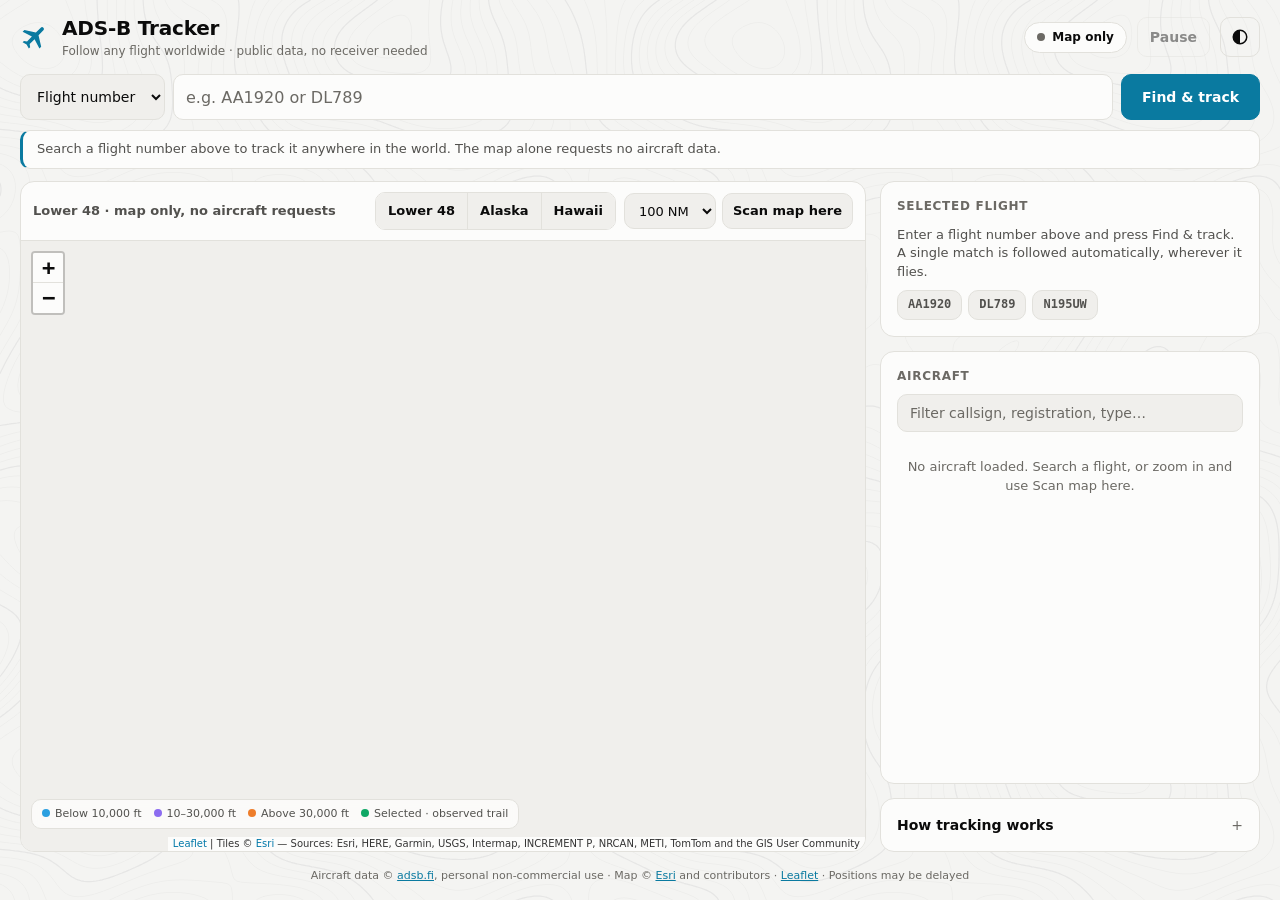
==== adsb_tracker/app/static/index.html @ 08c3087a "ADS-B Tracker 1.2.0: new app Find a flight by ticket number, callsign, registration or ICAO hex and " ====
<!doctype html>
<html lang="en">
<head>
  <meta charset="utf-8">
  <meta name="viewport" content="width=device-width, initial-scale=1">
  <title>ADS-B Tracker</title>
  <link rel="icon" href="favicon.svg" type="image/svg+xml">
  <link rel="stylesheet" href="lib/leaflet/leaflet.css">
  <link rel="stylesheet" href="style.css">
</head>
<body>
  <div class="app-banner" id="offline" role="alert" hidden>Can’t reach the ADS-B Tracker app. It may be restarting; retrying…</div>

  <header class="topbar">
    <div class="brand">
      <svg viewBox="0 0 24 24" aria-hidden="true"><path fill="currentColor" d="M21 16v-2l-8-5V3.5a1.5 1.5 0 0 0-3 0V9l-8 5v2l8-2.5V19l-2 1.5V22l3.5-1 3.5 1v-1.5L13 19v-5.5z"/></svg>
      <div>
        <h1>ADS-B Tracker</h1>
        <p class="subtitle">Follow any flight worldwide · public data, no receiver needed</p>
      </div>
    </div>
    <span id="feed" class="badge" data-state="off" role="status">Map only</span>
    <button id="pause" type="button" class="ghost">Pause</button>
    <button id="theme" type="button" class="ghost icon" aria-label="Appearance: automatic" title="Appearance: automatic">
      <svg viewBox="0 0 24 24" aria-hidden="true"><path fill="currentColor" d="M12 2a10 10 0 1 0 0 20 10 10 0 0 0 0-20m0 18V4a8 8 0 0 1 0 16"/></svg>
    </button>
  </header>

  <form id="search" class="search" autocomplete="off">
    <label class="visually-hidden" for="kind">Search by</label>
    <select id="kind">
      <option value="flight">Flight number</option>
      <option value="callsign">Callsign</option>
      <option value="registration">Registration</option>
      <option value="hex">ICAO hex</option>
    </select>
    <label class="visually-hidden" for="query">Flight to find</label>
    <input id="query" type="search" placeholder="e.g. AA1920 or DL789" maxlength="12" spellcheck="false" autocapitalize="characters" enterkeyhint="search" required>
    <button type="submit" class="primary">Find &amp; track</button>
  </form>
  <div id="status" class="status" role="status" aria-live="polite"></div>

  <main class="workspace">
    <section class="mapcard" aria-label="Live air traffic map">
      <div class="maptools">
        <span id="region" class="region">Lower 48 · map only</span>
        <div class="seg" role="group" aria-label="Map view">
          <button type="button" data-preset="conus" aria-label="Lower 48"><span class="long">Lower 48</span><span class="short">US</span></button>
          <button type="button" data-preset="alaska" aria-label="Alaska"><span class="long">Alaska</span><span class="short">AK</span></button>
          <button type="button" data-preset="hawaii" aria-label="Hawaii"><span class="long">Hawaii</span><span class="short">HI</span></button>
        </div>
        <div class="scan">
          <label class="visually-hidden" for="radius">Scan radius</label>
          <select id="radius">
            <option value="25">25 NM</option>
            <option value="50">50 NM</option>
            <option value="100" selected>100 NM</option>
            <option value="250">250 NM</option>
          </select>
          <button id="scan" type="button"><span class="long">Scan map here</span><span class="short">Scan here</span></button>
        </div>
      </div>
      <div class="mapwrap">
        <div id="map" class="map" aria-label="Aircraft positions"></div>
        <button id="recenter" type="button" class="floating" hidden>
          <svg viewBox="0 0 24 24" aria-hidden="true"><path fill="currentColor" d="M12 8a4 4 0 1 0 0 8 4 4 0 0 0 0-8m8.94 3A9 9 0 0 0 13 3.06V1h-2v2.06A9 9 0 0 0 3.06 11H1v2h2.06A9 9 0 0 0 11 20.94V23h2v-2.06A9 9 0 0 0 20.94 13H23v-2zM12 19a7 7 0 1 1 0-14 7 7 0 0 1 0 14"/></svg>
          Follow flight
        </button>
        <div class="legend" aria-label="Legend">
          <span><i style="--c:var(--alt-low)"></i>Below 10,000 ft</span>
          <span><i style="--c:var(--alt-mid)"></i>10–30,000 ft</span>
          <span><i style="--c:var(--alt-high)"></i>Above 30,000 ft</span>
          <span><i style="--c:var(--tracked)"></i>Selected · observed trail</span>
        </div>
      </div>
    </section>

    <aside class="side">
      <section class="card flight" id="flight" aria-labelledby="flightTitle">
        <h2 id="flightTitle" class="card-label">Selected flight</h2>
        <div id="details"></div>
        <div class="toggles">
          <button id="follow" type="button" class="toggle" aria-pressed="false">Follow</button>
          <button id="isolate" type="button" class="toggle" aria-pressed="false">Isolate</button>
        </div>
        <div class="actions">
          <button id="track" type="button" class="primary" hidden>Track this flight</button>
          <button id="stop" type="button" class="danger" hidden>Stop tracking</button>
        </div>
      </section>

      <section class="card list" aria-labelledby="listTitle">
        <div class="card-head">
          <h2 id="listTitle" class="card-label">Aircraft</h2>
          <span id="counts" class="muted"></span>
        </div>
        <label class="visually-hidden" for="filter">Filter aircraft</label>
        <input id="filter" type="search" placeholder="Filter callsign, registration, type…" disabled>
        <div class="scroll">
          <table>
            <thead><tr><th scope="col">Flight</th><th scope="col">Type</th><th scope="col" class="num">Alt ft</th><th scope="col" class="num">Kt</th><th scope="col" class="num">Age</th></tr></thead>
            <tbody id="rows"></tbody>
          </table>
          <p id="empty" class="empty"></p>
        </div>
      </section>

      <details class="card help" id="help">
        <summary>How tracking works</summary>
        <ul>
          <li>Search by <b>flight number</b> (AA1920), <b>callsign</b> (AAL1920), <b>registration</b> (N195UW) or <b>ICAO hex</b> (A17C95). Ticket numbers for most US airlines are converted for you.</li>
          <li>One match is tracked automatically: shown alone and followed, anywhere in the world.</li>
          <li>Updates every 15 s zoomed in, or every 60 s zoomed out or while on the ground. The map by itself requests no aircraft data.</li>
          <li>Tracking ends by itself when the flight lands, when the aircraft starts a different flight, or after 2 hours with no signal. It’s saved in this browser for up to 12 hours.</li>
          <li>Only positions actually received are shown: no schedules, routes or arrival times. Coverage thins out over oceans and remote areas.</li>
          <li>Codeshare? Use the operating airline’s flight number. Regional flights often broadcast as SKW, RPA, ENY or EDV.</li>
        </ul>
      </details>
    </aside>
  </main>

  <footer>
    Aircraft data © <a href="https://adsb.fi" target="_blank" rel="noopener noreferrer">adsb.fi</a>, personal non-commercial use ·
    Map © <a href="https://www.esri.com/" target="_blank" rel="noopener noreferrer">Esri</a> and contributors ·
    <a href="https://leafletjs.com/" target="_blank" rel="noopener noreferrer">Leaflet</a> ·
    Positions may be delayed
  </footer>

  <script src="lib/leaflet/leaflet.js"></script>
  <script src="tracker.js"></script>
  <script src="app.js"></script>
</body>
</html>
---- adsb_tracker/app/static/lib/leaflet/leaflet.css ----
/* required styles */

.leaflet-pane,
.leaflet-tile,
.leaflet-marker-icon,
.leaflet-marker-shadow,
.leaflet-tile-container,
.leaflet-pane > svg,
.leaflet-pane > canvas,
.leaflet-zoom-box,
.leaflet-image-layer,
.leaflet-layer {
	position: absolute;
	left: 0;
	top: 0;
	}
.leaflet-container {
	overflow: hidden;
	}
.leaflet-tile,
.leaflet-marker-icon,
.leaflet-marker-shadow {
	-webkit-user-select: none;
	   -moz-user-select: none;
	        user-select: none;
	  -webkit-user-drag: none;
	}
/* Prevents IE11 from highlighting tiles in blue */
.leaflet-tile::selection {
	background: transparent;
}
/* Safari renders non-retina tile on retina better with this, but Chrome is worse */
.leaflet-safari .leaflet-tile {
	image-rendering: -webkit-optimize-contrast;
	}
/* hack that prevents hw layers "stretching" when loading new tiles */
.leaflet-safari .leaflet-tile-container {
	width: 1600px;
	height: 1600px;
	-webkit-transform-origin: 0 0;
	}
.leaflet-marker-icon,
.leaflet-marker-shadow {
	display: block;
	}
/* .leaflet-container svg: reset svg max-width decleration shipped in Joomla! (joomla.org) 3.x */
/* .leaflet-container img: map is broken in FF if you have max-width: 100% on tiles */
.leaflet-container .leaflet-overlay-pane svg {
	max-width: none !important;
	max-height: none !important;
	}
.leaflet-container .leaflet-marker-pane img,
.leaflet-container .leaflet-shadow-pane img,
.leaflet-container .leaflet-tile-pane img,
.leaflet-container img.leaflet-image-layer,
.leaflet-container .leaflet-tile {
	max-width: none !important;
	max-height: none !important;
	width: auto;
	padding: 0;
	}

.leaflet-container img.leaflet-tile {
	/* See: https://bugs.chromium.org/p/chromium/issues/detail?id=600120 */
	mix-blend-mode: plus-lighter;
}

.leaflet-container.leaflet-touch-zoom {
	-ms-touch-action: pan-x pan-y;
	touch-action: pan-x pan-y;
	}
.leaflet-container.leaflet-touch-drag {
	-ms-touch-action: pinch-zoom;
	/* Fallback for FF which doesn't support pinch-zoom */
	touch-action: none;
	touch-action: pinch-zoom;
}
.leaflet-container.leaflet-touch-drag.leaflet-touch-zoom {
	-ms-touch-action: none;
	touch-action: none;
}
.leaflet-container {
	-webkit-tap-highlight-color: transparent;
}
.leaflet-container a {
	-webkit-tap-highlight-color: rgba(51, 181, 229, 0.4);
}
.leaflet-tile {
	filter: inherit;
	visibility: hidden;
	}
.leaflet-tile-loaded {
	visibility: inherit;
	}
.leaflet-zoom-box {
	width: 0;
	height: 0;
	-moz-box-sizing: border-box;
	     box-sizing: border-box;
	z-index: 800;
	}
/* workaround for https://bugzilla.mozilla.org/show_bug.cgi?id=888319 */
.leaflet-overlay-pane svg {
	-moz-user-select: none;
	}

.leaflet-pane         { z-index: 400; }

.leaflet-tile-pane    { z-index: 200; }
.leaflet-overlay-pane { z-index: 400; }
.leaflet-shadow-pane  { z-index: 500; }
.leaflet-marker-pane  { z-index: 600; }
.leaflet-tooltip-pane   { z-index: 650; }
.leaflet-popup-pane   { z-index: 700; }

.leaflet-map-pane canvas { z-index: 100; }
.leaflet-map-pane svg    { z-index: 200; }

.leaflet-vml-shape {
	width: 1px;
	height: 1px;
	}
.lvml {
	behavior: url(#default#VML);
	display: inline-block;
	position: absolute;
	}


/* control positioning */

.leaflet-control {
	position: relative;
	z-index: 800;
	pointer-events: visiblePainted; /* IE 9-10 doesn't have auto */
	pointer-events: auto;
	}
.leaflet-top,
.leaflet-bottom {
	position: absolute;
	z-index: 1000;
	pointer-events: none;
	}
.leaflet-top {
	top: 0;
	}
.leaflet-right {
	right: 0;
	}
.leaflet-bottom {
	bottom: 0;
	}
.leaflet-left {
	left: 0;
	}
.leaflet-control {
	float: left;
	clear: both;
	}
.leaflet-right .leaflet-control {
	float: right;
	}
.leaflet-top .leaflet-control {
	margin-top: 10px;
	}
.leaflet-bottom .leaflet-control {
	margin-bottom: 10px;
	}
.leaflet-left .leaflet-control {
	margin-left: 10px;
	}
.leaflet-right .leaflet-control {
	margin-right: 10px;
	}


/* zoom and fade animations */

.leaflet-fade-anim .leaflet-popup {
	opacity: 0;
	-webkit-transition: opacity 0.2s linear;
	   -moz-transition: opacity 0.2s linear;
	        transition: opacity 0.2s linear;
	}
.leaflet-fade-anim .leaflet-map-pane .leaflet-popup {
	opacity: 1;
	}
.leaflet-zoom-animated {
	-webkit-transform-origin: 0 0;
	    -ms-transform-origin: 0 0;
	        transform-origin: 0 0;
	}
svg.leaflet-zoom-animated {
	will-change: transform;
}

.leaflet-zoom-anim .leaflet-zoom-animated {
	-webkit-transition: -webkit-transform 0.25s cubic-bezier(0,0,0.25,1);
	   -moz-transition:    -moz-transform 0.25s cubic-bezier(0,0,0.25,1);
	        transition:         transform 0.25s cubic-bezier(0,0,0.25,1);
	}
.leaflet-zoom-anim .leaflet-tile,
.leaflet-pan-anim .leaflet-tile {
	-webkit-transition: none;
	   -moz-transition: none;
	        transition: none;
	}

.leaflet-zoom-anim .leaflet-zoom-hide {
	visibility: hidden;
	}


/* cursors */

.leaflet-interactive {
	cursor: pointer;
	}
.leaflet-grab {
	cursor: -webkit-grab;
	cursor:    -moz-grab;
	cursor:         grab;
	}
.leaflet-crosshair,
.leaflet-crosshair .leaflet-interactive {
	cursor: crosshair;
	}
.leaflet-popup-pane,
.leaflet-control {
	cursor: auto;
	}
.leaflet-dragging .leaflet-grab,
.leaflet-dragging .leaflet-grab .leaflet-interactive,
.leaflet-dragging .leaflet-marker-draggable {
	cursor: move;
	cursor: -webkit-grabbing;
	cursor:    -moz-grabbing;
	cursor:         grabbing;
	}

/* marker & overlays interactivity */
.leaflet-marker-icon,
.leaflet-marker-shadow,
.leaflet-image-layer,
.leaflet-pane > svg path,
.leaflet-tile-container {
	pointer-events: none;
	}

.leaflet-marker-icon.leaflet-interactive,
.leaflet-image-layer.leaflet-interactive,
.leaflet-pane > svg path.leaflet-interactive,
svg.leaflet-image-layer.leaflet-interactive path {
	pointer-events: visiblePainted; /* IE 9-10 doesn't have auto */
	pointer-events: auto;
	}

/* visual tweaks */

.leaflet-container {
	background: #ddd;
	outline-offset: 1px;
	}
.leaflet-container a {
	color: #0078A8;
	}
.leaflet-zoom-box {
	border: 2px dotted #38f;
	background: rgba(255,255,255,0.5);
	}


/* general typography */
.leaflet-container {
	font-family: "Helvetica Neue", Arial, Helvetica, sans-serif;
	font-size: 12px;
	font-size: 0.75rem;
	line-height: 1.5;
	}


/* general toolbar styles */

.leaflet-bar {
	box-shadow: 0 1px 5px rgba(0,0,0,0.65);
	border-radius: 4px;
	}
.leaflet-bar a {
	background-color: #fff;
	border-bottom: 1px solid #ccc;
	width: 26px;
	height: 26px;
	line-height: 26px;
	display: block;
	text-align: center;
	text-decoration: none;
	color: black;
	}
.leaflet-bar a,
.leaflet-control-layers-toggle {
	background-position: 50% 50%;
	background-repeat: no-repeat;
	display: block;
	}
.leaflet-bar a:hover,
.leaflet-bar a:focus {
	background-color: #f4f4f4;
	}
.leaflet-bar a:first-child {
	border-top-left-radius: 4px;
	border-top-right-radius: 4px;
	}
.leaflet-bar a:last-child {
	border-bottom-left-radius: 4px;
	border-bottom-right-radius: 4px;
	border-bottom: none;
	}
.leaflet-bar a.leaflet-disabled {
	cursor: default;
	background-color: #f4f4f4;
	color: #bbb;
	}

.leaflet-touch .leaflet-bar a {
	width: 30px;
	height: 30px;
	line-height: 30px;
	}
.leaflet-touch .leaflet-bar a:first-child {
	border-top-left-radius: 2px;
	border-top-right-radius: 2px;
	}
.leaflet-touch .leaflet-bar a:last-child {
	border-bottom-left-radius: 2px;
	border-bottom-right-radius: 2px;
	}

/* zoom control */

.leaflet-control-zoom-in,
.leaflet-control-zoom-out {
	font: bold 18px 'Lucida Console', Monaco, monospace;
	text-indent: 1px;
	}

.leaflet-touch .leaflet-control-zoom-in, .leaflet-touch .leaflet-control-zoom-out  {
	font-size: 22px;
	}


/* layers control */

.leaflet-control-layers {
	box-shadow: 0 1px 5px rgba(0,0,0,0.4);
	background: #fff;
	border-radius: 5px;
	}
.leaflet-control-layers-toggle {
	background-image: url(images/layers.png);
	width: 36px;
	height: 36px;
	}
.leaflet-retina .leaflet-control-layers-toggle {
	background-image: url(images/layers-2x.png);
	background-size: 26px 26px;
	}
.leaflet-touch .leaflet-control-layers-toggle {
	width: 44px;
	height: 44px;
	}
.leaflet-control-layers .leaflet-control-layers-list,
.leaflet-control-layers-expanded .leaflet-control-layers-toggle {
	display: none;
	}
.leaflet-control-layers-expanded .leaflet-control-layers-list {
	display: block;
	position: relative;
	}
.leaflet-control-layers-expanded {
	padding: 6px 10px 6px 6px;
	color: #333;
	background: #fff;
	}
.leaflet-control-layers-scrollbar {
	overflow-y: scroll;
	overflow-x: hidden;
	padding-right: 5px;
	}
.leaflet-control-layers-selector {
	margin-top: 2px;
	position: relative;
	top: 1px;
	}
.leaflet-control-layers label {
	display: block;
	font-size: 13px;
	font-size: 1.08333em;
	}
.leaflet-control-layers-separator {
	height: 0;
	border-top: 1px solid #ddd;
	margin: 5px -10px 5px -6px;
	}

/* Default icon URLs */
.leaflet-default-icon-path { /* used only in path-guessing heuristic, see L.Icon.Default */
	background-image: url(images/marker-icon.png);
	}


/* attribution and scale controls */

.leaflet-container .leaflet-control-attribution {
	background: #fff;
	background: rgba(255, 255, 255, 0.8);
	margin: 0;
	}
.leaflet-control-attribution,
.leaflet-control-scale-line {
	padding: 0 5px;
	color: #333;
	line-height: 1.4;
	}
.leaflet-control-attribution a {
	text-decoration: none;
	}
.leaflet-control-attribution a:hover,
.leaflet-control-attribution a:focus {
	text-decoration: underline;
	}
.leaflet-attribution-flag {
	display: inline !important;
	vertical-align: baseline !important;
	width: 1em;
	height: 0.6669em;
	}
.leaflet-left .leaflet-control-scale {
	margin-left: 5px;
	}
.leaflet-bottom .leaflet-control-scale {
	margin-bottom: 5px;
	}
.leaflet-control-scale-line {
	border: 2px solid #777;
	border-top: none;
	line-height: 1.1;
	padding: 2px 5px 1px;
	white-space: nowrap;
	-moz-box-sizing: border-box;
	     box-sizing: border-box;
	background: rgba(255, 255, 255, 0.8);
	text-shadow: 1px 1px #fff;
	}
.leaflet-control-scale-line:not(:first-child) {
	border-top: 2px solid #777;
	border-bottom: none;
	margin-top: -2px;
	}
.leaflet-control-scale-line:not(:first-child):not(:last-child) {
	border-bottom: 2px solid #777;
	}

.leaflet-touch .leaflet-control-attribution,
.leaflet-touch .leaflet-control-layers,
.leaflet-touch .leaflet-bar {
	box-shadow: none;
	}
.leaflet-touch .leaflet-control-layers,
.leaflet-touch .leaflet-bar {
	border: 2px solid rgba(0,0,0,0.2);
	background-clip: padding-box;
	}


/* popup */

.leaflet-popup {
	position: absolute;
	text-align: center;
	margin-bottom: 20px;
	}
.leaflet-popup-content-wrapper {
	padding: 1px;
	text-align: left;
	border-radius: 12px;
	}
.leaflet-popup-content {
	margin: 13px 24px 13px 20px;
	line-height: 1.3;
	font-size: 13px;
	font-size: 1.08333em;
	min-height: 1px;
	}
.leaflet-popup-content p {
	margin: 17px 0;
	margin: 1.3em 0;
	}
.leaflet-popup-tip-container {
	width: 40px;
	height: 20px;
	position: absolute;
	left: 50%;
	margin-top: -1px;
	margin-left: -20px;
	overflow: hidden;
	pointer-events: none;
	}
.leaflet-popup-tip {
	width: 17px;
	height: 17px;
	padding: 1px;

	margin: -10px auto 0;
	pointer-events: auto;

	-webkit-transform: rotate(45deg);
	   -moz-transform: rotate(45deg);
	    -ms-transform: rotate(45deg);
	        transform: rotate(45deg);
	}
.leaflet-popup-content-wrapper,
.leaflet-popup-tip {
	background: white;
	color: #333;
	box-shadow: 0 3px 14px rgba(0,0,0,0.4);
	}
.leaflet-container a.leaflet-popup-close-button {
	position: absolute;
	top: 0;
	right: 0;
	border: none;
	text-align: center;
	width: 24px;
	height: 24px;
	font: 16px/24px Tahoma, Verdana, sans-serif;
	color: #757575;
	text-decoration: none;
	background: transparent;
	}
.leaflet-container a.leaflet-popup-close-button:hover,
.leaflet-container a.leaflet-popup-close-button:focus {
	color: #585858;
	}
.leaflet-popup-scrolled {
	overflow: auto;
	}

.leaflet-oldie .leaflet-popup-content-wrapper {
	-ms-zoom: 1;
	}
.leaflet-oldie .leaflet-popup-tip {
	width: 24px;
	margin: 0 auto;

	-ms-filter: "progid:DXImageTransform.Microsoft.Matrix(M11=0.70710678, M12=0.70710678, M21=-0.70710678, M22=0.70710678)";
	filter: progid:DXImageTransform.Microsoft.Matrix(M11=0.70710678, M12=0.70710678, M21=-0.70710678, M22=0.70710678);
	}

.leaflet-oldie .leaflet-control-zoom,
.leaflet-oldie .leaflet-control-layers,
.leaflet-oldie .leaflet-popup-content-wrapper,
.leaflet-oldie .leaflet-popup-tip {
	border: 1px solid #999;
	}


/* div icon */

.leaflet-div-icon {
	background: #fff;
	border: 1px solid #666;
	}


/* Tooltip */
/* Base styles for the element that has a tooltip */
.leaflet-tooltip {
	position: absolute;
	padding: 6px;
	background-color: #fff;
	border: 1px solid #fff;
	border-radius: 3px;
	color: #222;
	white-space: nowrap;
	-webkit-user-select: none;
	-moz-user-select: none;
	-ms-user-select: none;
	user-select: none;
	pointer-events: none;
	box-shadow: 0 1px 3px rgba(0,0,0,0.4);
	}
.leaflet-tooltip.leaflet-interactive {
	cursor: pointer;
	pointer-events: auto;
	}
.leaflet-tooltip-top:before,
.leaflet-tooltip-bottom:before,
.leaflet-tooltip-left:before,
.leaflet-tooltip-right:before {
	position: absolute;
	pointer-events: none;
	border: 6px solid transparent;
	background: transparent;
	content: "";
	}

/* Directions */

.leaflet-tooltip-bottom {
	margin-top: 6px;
}
.leaflet-tooltip-top {
	margin-top: -6px;
}
.leaflet-tooltip-bottom:before,
.leaflet-tooltip-top:before {
	left: 50%;
	margin-left: -6px;
	}
.leaflet-tooltip-top:before {
	bottom: 0;
	margin-bottom: -12px;
	border-top-color: #fff;
	}
.leaflet-tooltip-bottom:before {
	top: 0;
	margin-top: -12px;
	margin-left: -6px;
	border-bottom-color: #fff;
	}
.leaflet-tooltip-left {
	margin-left: -6px;
}
.leaflet-tooltip-right {
	margin-left: 6px;
}
.leaflet-tooltip-left:before,
.leaflet-tooltip-right:before {
	top: 50%;
	margin-top: -6px;
	}
.leaflet-tooltip-left:before {
	right: 0;
	margin-right: -12px;
	border-left-color: #fff;
	}
.leaflet-tooltip-right:before {
	left: 0;
	margin-left: -12px;
	border-right-color: #fff;
	}

/* Printing */

@media print {
	/* Prevent printers from removing background-images of controls. */
	.leaflet-control {
		-webkit-print-color-adjust: exact;
		print-color-adjust: exact;
		}
	}
---- adsb_tracker/app/static/style.css ----
/* ADS-B Tracker. Colours follow the Ham Radio Dashboard so the two apps look
 * like a set; the accent is cyan. Light, dark, or the device's setting
 * (data-theme on <html>, chosen with the header button). */
:root {
  color-scheme: light;
  --bg: #f4f4f2;
  --card: #fcfcfb;
  --card-2: #f0efec;
  --border: #e2e1dc;
  --text: #0b0b0b;
  --text-2: #52514e;
  --muted: #6b6964;
  --accent: #0a7aa0;          /* 4.9:1 on cards; white text on it 4.8:1 */
  --accent-soft: rgba(10, 122, 160, .12);
  --good: #0f8a52;
  --warn: #9a5b00;
  --warn-soft: rgba(250, 178, 25, .16);
  --critical: #c63434;
  --critical-soft: rgba(208, 59, 59, .12);
  --alt-low: #2b9fe0;
  --alt-mid: #8c6cf0;
  --alt-high: #ee7d2b;
  --tracked: #10a866;
  --plane-edge: #0e1b26;
  --radius: 14px;
  --topo: url("assets/topo-light.svg");
  --mono: ui-monospace, "SF Mono", "Cascadia Mono", Menlo, Consolas, monospace;
  --tiles: none;
}
@media (prefers-color-scheme: dark) {
  :root:not([data-theme="light"]) {
    color-scheme: dark;
    --bg: #111110; --card: #1a1a19; --card-2: #232321; --border: #2e2e2b;
    --text: #f0efec; --text-2: #c3c2b7; --muted: #8f8d85;
    --accent: #2db7dc; --accent-soft: rgba(45, 183, 220, .14);
    --good: #4fd394; --warn: #f2b84b; --warn-soft: rgba(242, 184, 75, .12);
    --critical: #ff6b6b; --critical-soft: rgba(255, 107, 107, .12);
    --alt-low: #66ccff; --alt-mid: #b49bff; --alt-high: #ffa95f; --tracked: #59e3a2;
    --topo: url("assets/topo-dark.svg");
    --tiles: invert(1) hue-rotate(180deg) saturate(.45) brightness(.8) contrast(.95);
  }
}
:root[data-theme="dark"] {
  color-scheme: dark;
  --bg: #111110; --card: #1a1a19; --card-2: #232321; --border: #2e2e2b;
  --text: #f0efec; --text-2: #c3c2b7; --muted: #8f8d85;
  --accent: #2db7dc; --accent-soft: rgba(45, 183, 220, .14);
  --good: #4fd394; --warn: #f2b84b; --warn-soft: rgba(242, 184, 75, .12);
  --critical: #ff6b6b; --critical-soft: rgba(255, 107, 107, .12);
  --alt-low: #66ccff; --alt-mid: #b49bff; --alt-high: #ffa95f; --tracked: #59e3a2;
  --topo: url("assets/topo-dark.svg");
  --tiles: invert(1) hue-rotate(180deg) saturate(.45) brightness(.8) contrast(.95);
}

* { box-sizing: border-box; }
[hidden] { display: none !important; }
html, body { height: 100%; }
body {
  margin: 0;
  display: flex;
  flex-direction: column;
  min-height: 100%;
  background: var(--topo) repeat 0 0 / 720px 720px, var(--bg);
  color: var(--text);
  font: 14px/1.45 system-ui, -apple-system, "Segoe UI", Roboto, sans-serif;
  -webkit-font-smoothing: antialiased;
}
a { color: var(--accent); }
h1, h2 { margin: 0; }
.muted { color: var(--muted); }
.visually-hidden { position: absolute; width: 1px; height: 1px; overflow: hidden; clip: rect(0 0 0 0); white-space: nowrap; }

/* ---- controls ---- */
button, input, select {
  font: inherit;
  color: inherit;
  background: var(--card-2);
  border: 1px solid var(--border);
  border-radius: 10px;
  min-height: 40px;
  padding: 8px 12px;
}
button { cursor: pointer; font-weight: 550; white-space: nowrap; }
button:hover:not(:disabled) { border-color: var(--accent); }
button:disabled { opacity: .45; cursor: default; }
button:focus-visible, input:focus-visible, select:focus-visible, summary:focus-visible { outline: 2px solid var(--accent); outline-offset: 2px; }
input { min-width: 0; }
input::placeholder { color: var(--muted); }
button.primary { background: var(--accent); border-color: var(--accent); color: #fff; }
:root[data-theme="dark"] button.primary { color: #06222c; }
@media (prefers-color-scheme: dark) { :root:not([data-theme="light"]) button.primary { color: #06222c; } }
button.primary:hover:not(:disabled) { filter: brightness(1.08); }
button.danger { background: transparent; color: var(--critical); border-color: color-mix(in srgb, var(--critical) 45%, var(--border)); }
button.danger:hover:not(:disabled) { background: var(--critical-soft); border-color: var(--critical); }
button.ghost { background: transparent; }
button.icon { width: 40px; padding: 0; display: inline-grid; place-items: center; }
button svg { width: 18px; height: 18px; display: block; }

/* ---- header, search, status ---- */
.app-banner { background: var(--critical); color: #fff; text-align: center; padding: 8px; font-weight: 600; }
.topbar { display: flex; align-items: center; gap: 10px; padding: 14px 20px 10px; }
.brand { display: flex; align-items: center; gap: 12px; flex: 1; min-width: 0; }
.brand > svg { width: 30px; height: 30px; color: var(--accent); transform: rotate(45deg); flex: none; }
.brand h1 { font-size: 20px; letter-spacing: -.01em; }
.subtitle { margin: 0; color: var(--muted); font-size: 12px; }
.badge { display: inline-flex; align-items: center; gap: 7px; border: 1px solid var(--border); background: var(--card); border-radius: 999px; padding: 6px 12px; font-size: 12px; font-weight: 600; white-space: nowrap; }
.badge::before { content: ""; width: 8px; height: 8px; border-radius: 50%; background: var(--muted); }
.badge[data-state="live"] { color: var(--good); }
.badge[data-state="live"]::before { background: var(--good); box-shadow: 0 0 0 0 var(--good); animation: pulse 2s infinite; }
.badge[data-state="warn"] { color: var(--warn); }
.badge[data-state="warn"]::before { background: var(--warn); }
.badge[data-state="paused"]::before { background: var(--text-2); }
@keyframes pulse { 0% { box-shadow: 0 0 0 0 color-mix(in srgb, var(--good) 60%, transparent); } 70% { box-shadow: 0 0 0 6px transparent; } 100% { box-shadow: 0 0 0 0 transparent; } }
@media (prefers-reduced-motion: reduce) { .badge::before { animation: none !important; } }

.search { display: flex; gap: 8px; padding: 4px 20px 10px; }
.search select { flex: none; }
.search input { flex: 1; font-size: 16px; font-family: var(--mono); letter-spacing: .02em; text-transform: uppercase; min-height: 46px; background: var(--card); }
.search input::placeholder { text-transform: none; font-family: system-ui, -apple-system, "Segoe UI", Roboto, sans-serif; letter-spacing: 0; }
.search select, .search button { min-height: 46px; }
.search button { padding: 0 20px; }

.status { margin: 0 20px 12px; padding: 9px 14px; border-radius: 10px; border: 1px solid var(--border); border-left: 3px solid var(--accent); background: var(--card); font-size: 13px; color: var(--text-2); }
.status:empty { display: none; }
.status[data-tone="ok"] { border-left-color: var(--good); }
.status[data-tone="warn"] { border-left-color: var(--warn); background: color-mix(in srgb, var(--warn-soft) 60%, var(--card)); color: var(--text); }

/* ---- workspace: the map fills what's left of the screen ---- */
.workspace {
  flex: 1;
  display: grid;
  grid-template-columns: minmax(0, 1fr) 380px;
  gap: 14px;
  padding: 0 20px 14px;
  min-height: 560px;
}
.mapcard, .card { background: var(--card); border: 1px solid var(--border); border-radius: var(--radius); }
.mapcard { display: flex; flex-direction: column; overflow: hidden; min-height: 0; }
.maptools { display: flex; align-items: center; gap: 8px; padding: 10px 12px; flex-wrap: wrap; border-bottom: 1px solid var(--border); }
.region { flex: 1; min-width: 160px; font-size: 13px; font-weight: 600; color: var(--text-2); }
.seg { display: inline-flex; border: 1px solid var(--border); border-radius: 10px; overflow: hidden; }
.seg button { border: 0; border-radius: 0; background: var(--card-2); min-height: 36px; padding: 6px 12px; font-size: 13px; }
.seg button + button { border-left: 1px solid var(--border); }
.seg button:hover:not(:disabled) { background: var(--accent-soft); }
.scan { display: inline-flex; gap: 6px; }
.scan select, .scan button { min-height: 36px; padding: 6px 10px; font-size: 13px; }
.mapwrap { position: relative; flex: 1; min-height: 320px; }
.map { position: absolute; inset: 0; background: var(--card-2); z-index: 0; }
.leaflet-tile-pane { filter: var(--tiles); }
.leaflet-container { font: inherit; background: var(--card-2); }
.leaflet-control-attribution { font-size: 10px; }
.leaflet-bar a { background: var(--card); color: var(--text); border-color: var(--border); }
.leaflet-bar a:hover { background: var(--card-2); }
.leaflet-tooltip { background: var(--card); color: var(--text); border: 1px solid var(--border); box-shadow: 0 2px 8px rgba(0,0,0,.25); font-weight: 600; }
.leaflet-tooltip::before { display: none; }
.plane { background: none; border: 0; }
.plane svg { width: 100%; height: 100%; filter: drop-shadow(0 1px 2px rgba(0,0,0,.55)); overflow: visible; }
.floating { position: absolute; z-index: 500; top: 12px; right: 12px; display: inline-flex; align-items: center; gap: 6px; background: var(--card); box-shadow: 0 4px 14px rgba(0,0,0,.25); }
.legend { position: absolute; z-index: 500; left: 10px; bottom: 22px; display: flex; gap: 12px; flex-wrap: wrap; padding: 6px 10px; border-radius: 10px; background: color-mix(in srgb, var(--card) 88%, transparent); border: 1px solid var(--border); font-size: 11px; color: var(--text-2); max-width: calc(100% - 20px); backdrop-filter: blur(4px); }
.legend i { display: inline-block; width: 8px; height: 8px; border-radius: 50%; margin-right: 5px; background: var(--c); }

/* ---- side column ---- */
.side { display: flex; flex-direction: column; gap: 14px; min-height: 0; overflow-y: auto; }
.card { padding: 16px; }
.card-label { font-size: 12px; font-weight: 650; text-transform: uppercase; letter-spacing: .06em; color: var(--muted); margin-bottom: 10px; }
.card-head { display: flex; justify-content: space-between; align-items: baseline; gap: 8px; }
.card-head .card-label { margin-bottom: 8px; }
.card-head span { font-size: 12px; }

.flight .callsign-row { display: flex; align-items: center; gap: 10px; flex-wrap: wrap; }
.flight .callsign { font-size: 28px; font-weight: 700; letter-spacing: -.01em; font-family: var(--mono); }
.flight .sub { color: var(--text-2); font-size: 13px; margin-top: 2px; }
.flight .since { color: var(--muted); font-size: 12px; margin-top: 6px; }
.chip { display: inline-flex; align-items: center; gap: 5px; border-radius: 999px; padding: 3px 10px; font-size: 12px; font-weight: 650; background: var(--accent-soft); color: var(--accent); }
.chip[data-key="cruise"], .chip[data-key="climb"], .chip[data-key="descend"] { background: color-mix(in srgb, var(--tracked) 16%, transparent); color: var(--good); }
.chip[data-key="lost"], .chip[data-key="ended"] { background: var(--warn-soft); color: var(--warn); }
.chip[data-key="emergency"] { background: var(--critical); color: #fff; }
.flight dl { display: grid; grid-template-columns: 1fr 1fr; gap: 12px 14px; margin: 16px 0 4px; }
.flight dt { font-size: 11px; color: var(--muted); margin-bottom: 2px; }
.flight dd { margin: 0; font-size: 15px; font-weight: 600; font-variant-numeric: tabular-nums; }
.flight dd small { color: var(--muted); font-weight: 500; font-size: 12px; }
.flight dd.alert { color: var(--critical); }
.flight .note { margin: 12px 0 0; padding: 10px 12px; border-radius: 10px; background: var(--warn-soft); font-size: 13px; color: var(--text); }
.flight .note .actions { margin-top: 10px; }
.empty-state { color: var(--text-2); font-size: 13px; }
.empty-state p { margin: 0 0 8px; }
.empty-state .examples { display: flex; gap: 6px; flex-wrap: wrap; }
.empty-state .examples button { min-height: 30px; padding: 3px 10px; font-family: var(--mono); font-size: 12px; }
.toggles { display: flex; gap: 8px; margin-top: 14px; }
.toggle { flex: 1; display: inline-flex; justify-content: center; align-items: center; gap: 6px; }
.toggle::before { content: ""; width: 14px; height: 14px; border-radius: 4px; border: 2px solid currentColor; opacity: .55; }
.toggle[aria-pressed="true"] { background: var(--accent-soft); border-color: var(--accent); color: var(--accent); }
.toggle[aria-pressed="true"]::before { opacity: 1; background: currentColor; box-shadow: inset 0 0 0 2px var(--card); }
.actions { display: flex; gap: 8px; margin-top: 10px; }
.actions button { flex: 1; }
.actions:not(:has(button:not([hidden]))) { display: none; }

.list { display: flex; flex-direction: column; min-height: 220px; flex: 1; }
.list input { width: 100%; min-height: 36px; margin-bottom: 8px; }
.scroll { overflow: auto; flex: 1; max-height: 420px; margin: 0 -16px -16px; }
table { width: 100%; border-collapse: collapse; font-size: 13px; }
th { position: sticky; top: 0; background: var(--card); color: var(--muted); text-align: left; font-size: 11px; font-weight: 600; z-index: 1; }
th, td { padding: 8px 6px; border-bottom: 1px solid var(--border); white-space: nowrap; }
th:first-child, td:first-child { padding-left: 16px; }
th:last-child, td:last-child { padding-right: 16px; }
.num { text-align: right; font-variant-numeric: tabular-nums; }
tbody tr { cursor: pointer; }
tbody tr:hover { background: var(--card-2); }
tr.selected { background: var(--accent-soft) !important; }
td button { background: none; border: 0; padding: 0; min-height: 0; color: var(--accent); font-family: var(--mono); font-weight: 650; }
td .reg { display: block; color: var(--muted); font-size: 11px; }
.empty { margin: 0; padding: 18px 16px; text-align: center; color: var(--muted); font-size: 13px; }
.empty:empty { display: none; }

.help summary { cursor: pointer; font-weight: 650; list-style: none; display: flex; justify-content: space-between; }
.help summary::-webkit-details-marker { display: none; }
.help summary::after { content: "+"; color: var(--muted); font-weight: 400; }
.help[open] summary::after { content: "−"; }
.help ul { margin: 12px 0 0; padding-left: 18px; color: var(--text-2); font-size: 13px; }
.help li + li { margin-top: 6px; }

footer { padding: 2px 20px 16px; text-align: center; font-size: 11px; color: var(--muted); }

/* ---- smaller screens ---- */
.short { display: none; }
@media (max-width: 980px) {
  html, body { height: auto; }
  body { min-height: 100vh; }
  .workspace { grid-template-columns: 1fr; min-height: 0; flex: none; }
  .mapwrap { flex: none; height: 58vh; min-height: 340px; }
  .side { overflow: visible; display: grid; grid-template-columns: 1fr 1fr; align-items: start; }
  .side .help { grid-column: 1 / -1; }
}
@media (max-width: 640px) {
  .topbar { padding: 12px 12px 8px; gap: 6px; }
  .subtitle { display: none; }
  .brand h1 { font-size: 18px; white-space: nowrap; overflow: hidden; text-overflow: ellipsis; }
  .brand > div { min-width: 0; }
  .brand > svg { width: 24px; height: 24px; }
  .long { display: none; }
  .short { display: inline; }
  .maptools .region { font-size: 12px; }
  .badge { padding: 5px 9px; font-size: 11px; }
  #pause { padding: 6px 10px; }
  .search { padding: 4px 12px 10px; flex-wrap: wrap; }
  .search select { flex: 1 1 100%; min-height: 40px; }
  .search input { flex: 1 1 0; }
  .status { margin: 0 12px 10px; }
  .workspace { padding: 0 12px 12px; gap: 12px; }
  .side { grid-template-columns: 1fr; }
  .maptools { gap: 6px; }
  .region { flex-basis: 100%; }
  .seg button { padding: 6px 9px; }
  .scan { margin-left: auto; }
  /* Pinch zooms on a phone; the legend takes the zoom buttons' corner so it
     stays clear of the two-line attribution. */
  .leaflet-control-zoom { display: none; }
  .legend { gap: 4px 8px; font-size: 10px; top: 10px; bottom: auto; }
  .mapwrap { height: 52vh; }
  .scroll { max-height: 360px; }
}
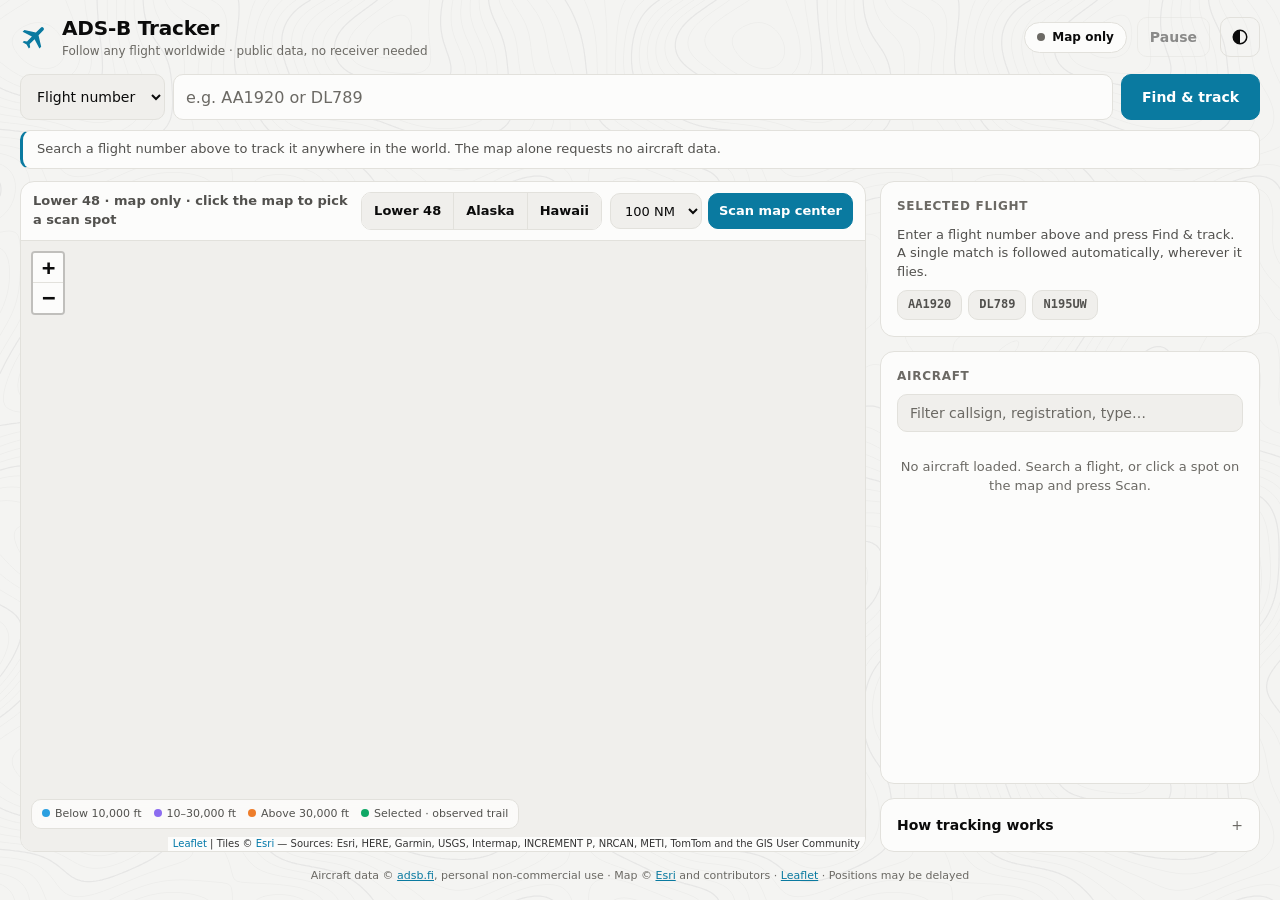
==== commit 4a9cc797: "ADS-B Tracker 1.3.0: click the map to pick a scan spot Clicking or tapping the map drops a scan spot" ====
--- a/adsb_tracker/app/static/index.html
+++ b/adsb_tracker/app/static/index.html
@@ -57,7 +57,7 @@
             <option value="100" selected>100 NM</option>
             <option value="250">250 NM</option>
           </select>
-          <button id="scan" type="button"><span class="long">Scan map here</span><span class="short">Scan here</span></button>
+          <button id="scan" type="button" class="primary"><span class="long">Scan map center</span><span class="short">Scan center</span></button>
         </div>
       </div>
       <div class="mapwrap">
--- a/adsb_tracker/app/static/style.css
+++ b/adsb_tracker/app/static/style.css
@@ -147,6 +147,10 @@
 .mapwrap { position: relative; flex: 1; min-height: 320px; }
 .map { position: absolute; inset: 0; background: var(--card-2); z-index: 0; }
 .leaflet-tile-pane { filter: var(--tiles); }
+/* Clicking the map picks a scan spot, so say so with the cursor. */
+.leaflet-container.pickable.leaflet-grab { cursor: crosshair; }
+.leaflet-container.pickable.leaflet-dragging .leaflet-grab { cursor: move; }
+.leaflet-interactive.leaflet-interactive { cursor: pointer; }
 .leaflet-container { font: inherit; background: var(--card-2); }
 .leaflet-control-attribution { font-size: 10px; }
 .leaflet-bar a { background: var(--card); color: var(--text); border-color: var(--border); }
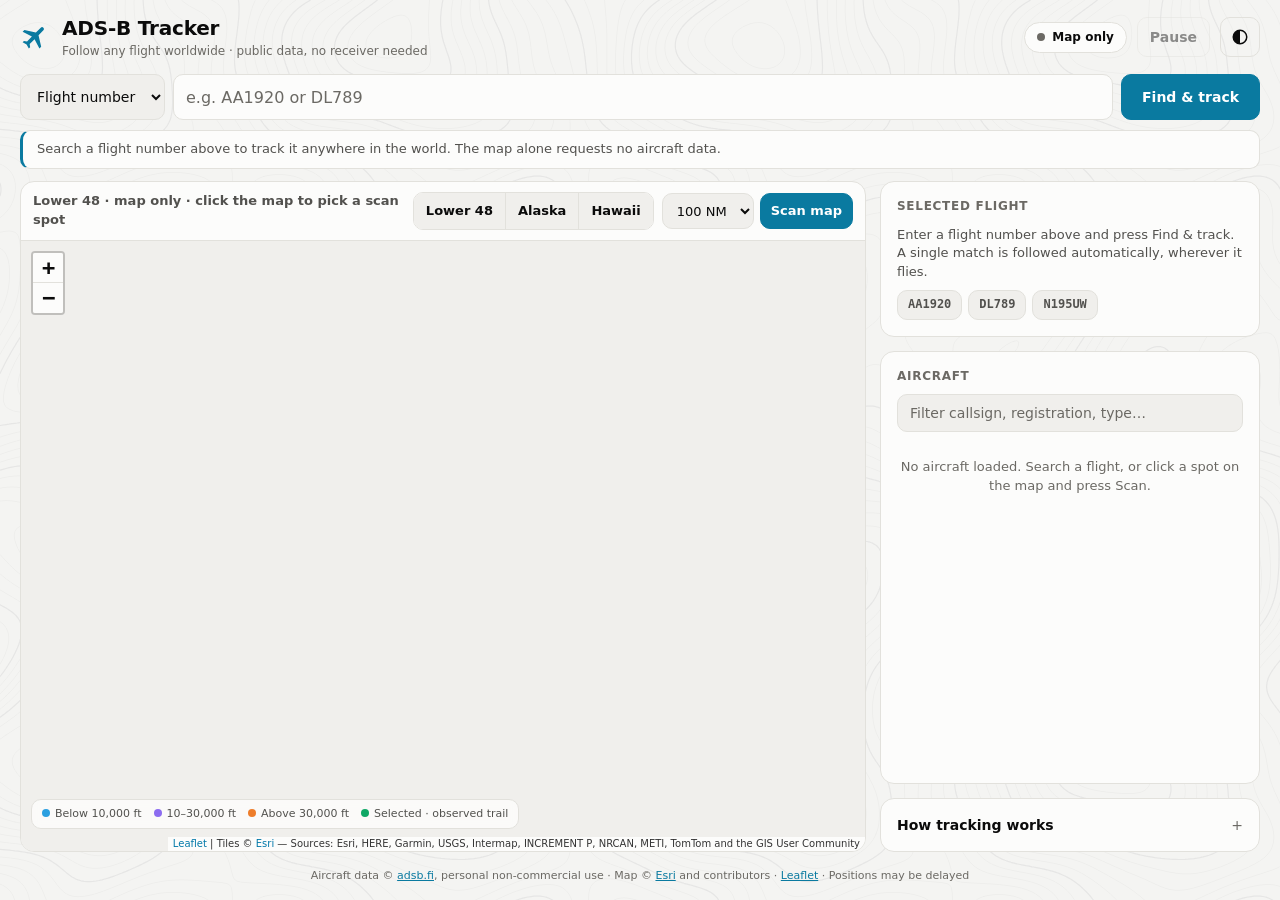
==== commit e653abc2: "ADS-B Tracker 1.3.1: label the button "Scan map" With no spot picked, the Scan button now reads "Sca" ====
--- a/adsb_tracker/app/static/index.html
+++ b/adsb_tracker/app/static/index.html
@@ -57,7 +57,7 @@
             <option value="100" selected>100 NM</option>
             <option value="250">250 NM</option>
           </select>
-          <button id="scan" type="button" class="primary"><span class="long">Scan map center</span><span class="short">Scan center</span></button>
+          <button id="scan" type="button" class="primary"><span class="long">Scan map</span><span class="short">Scan map</span></button>
         </div>
       </div>
       <div class="mapwrap">
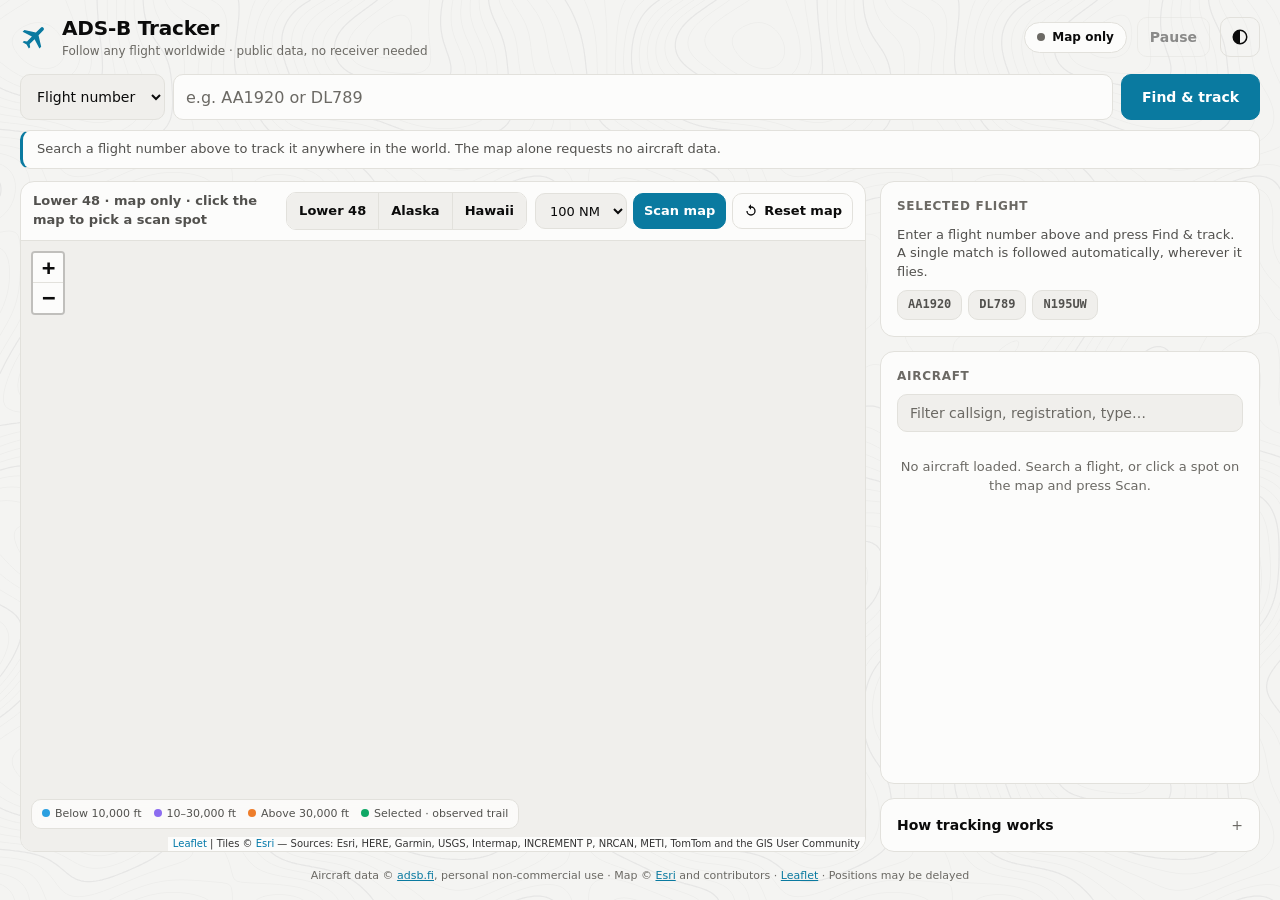
==== commit bcfeef4c: "ADS-B Tracker 1.4.0: Reset map button A Reset map button beside Scan map (an icon on phones) clears " ====
--- a/adsb_tracker/app/static/index.html
+++ b/adsb_tracker/app/static/index.html
@@ -58,6 +58,10 @@
             <option value="250">250 NM</option>
           </select>
           <button id="scan" type="button" class="primary"><span class="long">Scan map</span><span class="short">Scan map</span></button>
+          <button id="reset" type="button" class="reset" aria-label="Reset map" title="Reset map: clear the scan and selection and go back to the Lower 48">
+            <svg viewBox="0 0 24 24" aria-hidden="true"><path fill="currentColor" d="M12 5V2L8 6l4 4V7a5 5 0 1 1-5 5H5a7 7 0 1 0 7-7"/></svg>
+            <span class="long">Reset map</span>
+          </button>
         </div>
       </div>
       <div class="mapwrap">
--- a/adsb_tracker/app/static/style.css
+++ b/adsb_tracker/app/static/style.css
@@ -144,6 +144,8 @@
 .seg button:hover:not(:disabled) { background: var(--accent-soft); }
 .scan { display: inline-flex; gap: 6px; }
 .scan select, .scan button { min-height: 36px; padding: 6px 10px; font-size: 13px; }
+.scan .reset { display: inline-flex; align-items: center; gap: 5px; background: transparent; }
+.scan .reset svg { width: 16px; height: 16px; }
 .mapwrap { position: relative; flex: 1; min-height: 320px; }
 .map { position: absolute; inset: 0; background: var(--card-2); z-index: 0; }
 .leaflet-tile-pane { filter: var(--tiles); }
